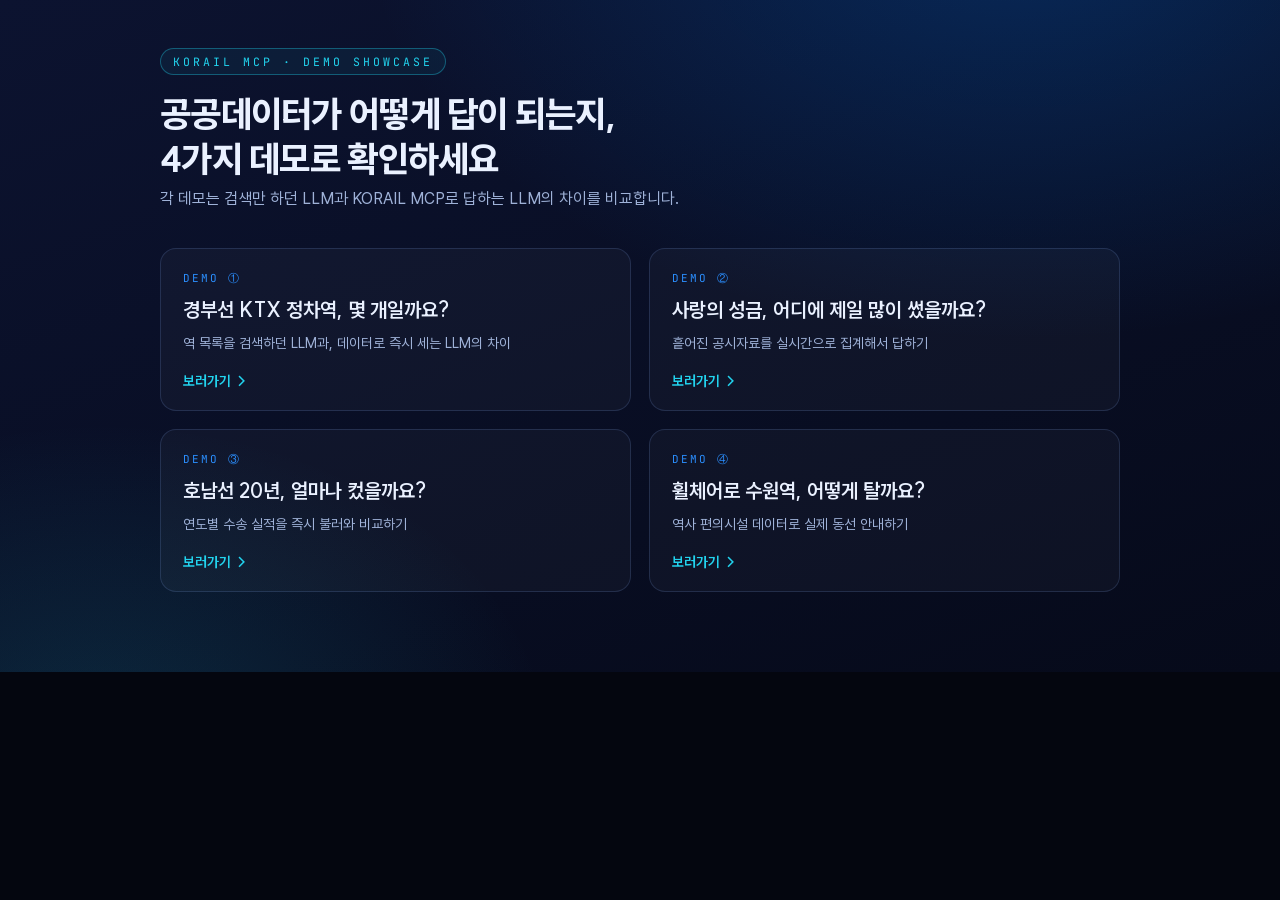
==== presentation/SHOW/index.html @ 75b8d16e "feat: KORAIL MCP 데모 쇼케이스 사이트 추가 (presentation/SHOW) 정차역/성금/호남선/휠체어 4개 데모를 홈-다음 네비게이션으로 묶은 독립 랜딩 페이지." ====
<!DOCTYPE html>
<html lang="ko">
<head>
<meta charset="UTF-8" />
<meta name="viewport" content="width=device-width, initial-scale=1.0" />
<title>KORAIL MCP · 데모 쇼케이스</title>
<link rel="stylesheet" href="../fonts/fonts.css" />
<style>
  @font-face{
    font-family:'SUIT Variable'; font-weight:100 900; font-display:swap;
    src:url('../fonts/SUIT-Variable.woff2') format('woff2-variations');
  }
  :root{
    --korail:#0064cb; --korail-b:#2b8fff; --cyan:#22d3ee;
    --bg0:#060a1a; --bg1:#0c1330; --ink:#eaf1ff; --dim:#9fb2d8;
    --line:rgba(120,160,230,.18);
    --head:'SUIT Variable','Pretendard',sans-serif;
    --body:'Pretendard',sans-serif;
  }
  *{box-sizing:border-box;}
  html,body{margin:0;min-height:100%;background:#04060f;}
  body{
    font-family:var(--body);color:var(--ink);word-break:keep-all;overflow-wrap:break-word;
    background:
      radial-gradient(1100px 700px at 80% -12%,rgba(0,100,203,.30),transparent 60%),
      radial-gradient(820px 600px at 8% 112%,rgba(34,211,238,.14),transparent 55%),
      linear-gradient(160deg,var(--bg1),var(--bg0));
    padding:48px 20px 80px;
  }
  .wrap{max-width:960px;margin:0 auto;}
  .kicker{display:inline-flex;align-items:center;gap:8px;font-family:'JetBrains Mono',monospace;font-size:11.5px;letter-spacing:.26em;
    text-transform:uppercase;color:var(--cyan);padding:5px 12px;border:1px solid rgba(34,211,238,.35);
    border-radius:999px;background:rgba(34,211,238,.06);}
  h1{font-family:var(--head);font-size:clamp(24px,4vw,36px);font-weight:800;letter-spacing:-.02em;margin:16px 0 8px;}
  p.lead{color:var(--dim);font-size:16px;margin:0 0 40px;}

  .grid{display:grid;grid-template-columns:1fr 1fr;gap:18px;}
  @media(max-width:720px){.grid{grid-template-columns:1fr;}}

  .card{
    position:relative;border:1px solid var(--line);border-radius:16px;padding:22px 22px 20px;
    background:rgba(255,255,255,.03);display:flex;flex-direction:column;gap:10px;
    text-decoration:none;color:inherit;transition:border-color .15s,background .15s;
  }
  .card:hover,.card:active{border-color:rgba(43,143,255,.55);background:rgba(43,143,255,.07);}
  .card .badge{font-family:'JetBrains Mono',monospace;font-size:11px;letter-spacing:.18em;color:var(--korail-b);}
  .card h2{font-family:var(--head);font-size:20px;font-weight:700;margin:0;line-height:1.35;}
  .card .desc{color:var(--dim);font-size:14px;line-height:1.5;margin:0;}
  .card .go{margin-top:8px;font-family:var(--head);font-weight:700;font-size:14px;color:var(--cyan);}
</style>
</head>
<body>
<div class="wrap">
  <span class="kicker">KORAIL MCP · DEMO SHOWCASE</span>
  <h1>공공데이터가 어떻게 답이 되는지,<br>4가지 데모로 확인하세요</h1>
  <p class="lead">각 데모는 검색만 하던 LLM과 KORAIL MCP로 답하는 LLM의 차이를 비교합니다.</p>

  <div class="grid">
    <a class="card" href="demo.html?n=1">
      <span class="badge">DEMO ①</span>
      <h2>경부선 KTX 정차역, 몇 개일까요?</h2>
      <p class="desc">역 목록을 검색하던 LLM과, 데이터로 즉시 세는 LLM의 차이</p>
      <span class="go">보러가기 →</span>
    </a>
    <a class="card" href="demo.html?n=2">
      <span class="badge">DEMO ②</span>
      <h2>사랑의 성금, 어디에 제일 많이 썼을까요?</h2>
      <p class="desc">흩어진 공시자료를 실시간으로 집계해서 답하기</p>
      <span class="go">보러가기 →</span>
    </a>
    <a class="card" href="demo.html?n=3">
      <span class="badge">DEMO ③</span>
      <h2>호남선 20년, 얼마나 컸을까요?</h2>
      <p class="desc">연도별 수송 실적을 즉시 불러와 비교하기</p>
      <span class="go">보러가기 →</span>
    </a>
    <a class="card" href="demo.html?n=4">
      <span class="badge">DEMO ④</span>
      <h2>휠체어로 수원역, 어떻게 탈까요?</h2>
      <p class="desc">역사 편의시설 데이터로 실제 동선 안내하기</p>
      <span class="go">보러가기 →</span>
    </a>
  </div>
</div>
</body>
</html>
---- presentation/fonts/fonts.css ----
/* 로컬 폰트 (오프라인 대비 — CDN 불필요) */

/* Pretendard (본문) */
@font-face{font-family:'Pretendard';font-weight:400;font-display:swap;src:url('Pretendard-Regular.woff2') format('woff2');}
@font-face{font-family:'Pretendard';font-weight:500;font-display:swap;src:url('Pretendard-Medium.woff2') format('woff2');}
@font-face{font-family:'Pretendard';font-weight:600;font-display:swap;src:url('Pretendard-SemiBold.woff2') format('woff2');}
@font-face{font-family:'Pretendard';font-weight:700;font-display:swap;src:url('Pretendard-Bold.woff2') format('woff2');}
@font-face{font-family:'Pretendard';font-weight:800;font-display:swap;src:url('Pretendard-ExtraBold.woff2') format('woff2');}

/* JetBrains Mono (코드) */
@font-face{font-family:'JetBrains Mono';font-weight:400;font-display:swap;src:url('JetBrainsMono-400.woff2') format('woff2');}

/* Space Grotesk (숫자) */
@font-face{font-family:'Space Grotesk';font-weight:400;font-display:swap;src:url('SpaceGrotesk-400.woff2') format('woff2');}
@font-face{font-family:'Space Grotesk';font-weight:500;font-display:swap;src:url('SpaceGrotesk-500.woff2') format('woff2');}
@font-face{font-family:'Space Grotesk';font-weight:600;font-display:swap;src:url('SpaceGrotesk-600.woff2') format('woff2');}
@font-face{font-family:'Space Grotesk';font-weight:700;font-display:swap;src:url('SpaceGrotesk-700.woff2') format('woff2');}
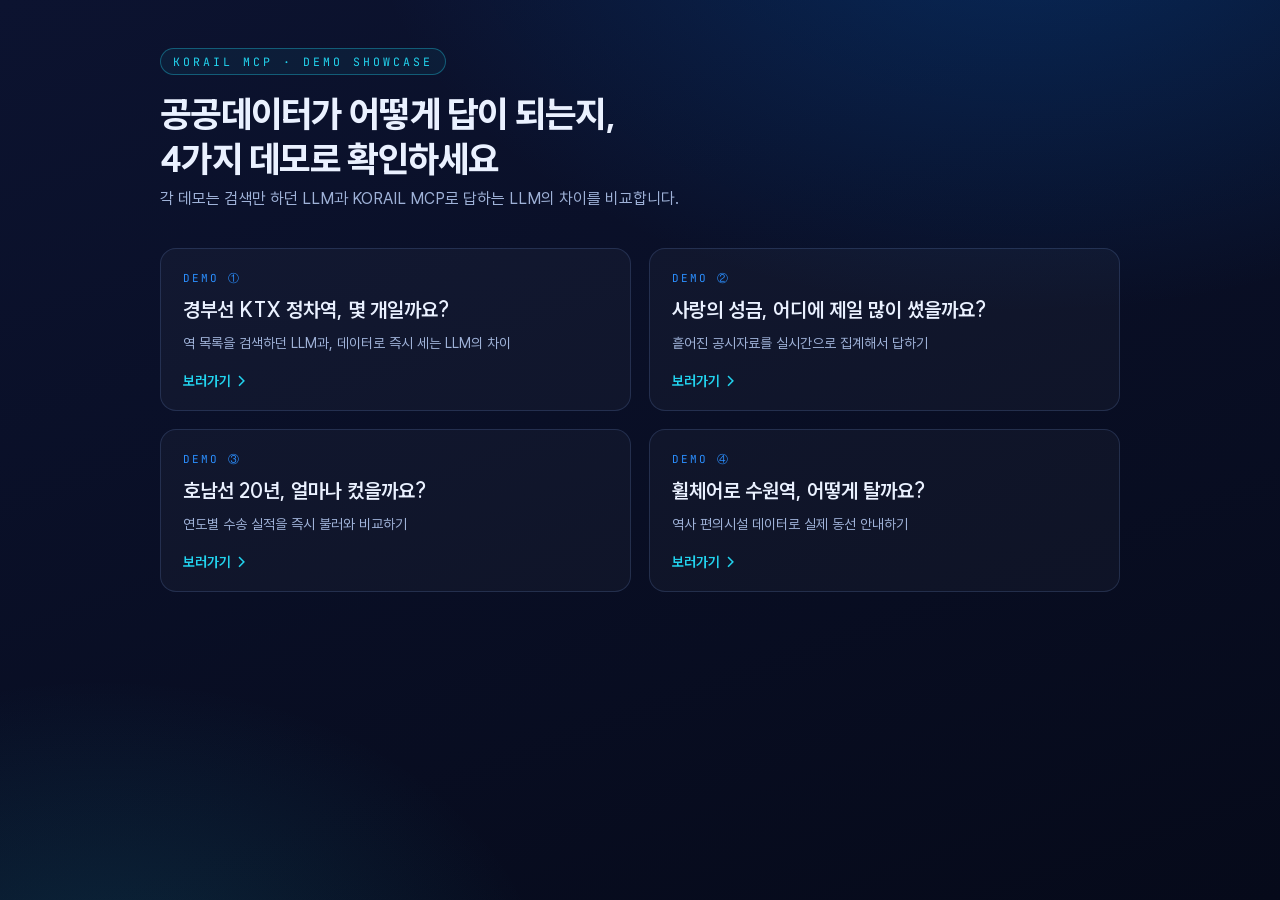
==== commit 4f643a2c: "fix: 랜딩페이지 하단 레터박스 제거 body{min-height:100%}가 부모(html) 높이가 auto라 퍼센트 기준이 안 잡혀 무효화되던 문제 — 100vh로 교체." ====
--- a/presentation/SHOW/index.html
+++ b/presentation/SHOW/index.html
@@ -18,8 +18,9 @@
     --body:'Pretendard',sans-serif;
   }
   *{box-sizing:border-box;}
-  html,body{margin:0;min-height:100%;background:#04060f;}
+  html,body{margin:0;background:#04060f;}
   body{
+    min-height:100vh;
     font-family:var(--body);color:var(--ink);word-break:keep-all;overflow-wrap:break-word;
     background:
       radial-gradient(1100px 700px at 80% -12%,rgba(0,100,203,.30),transparent 60%),
